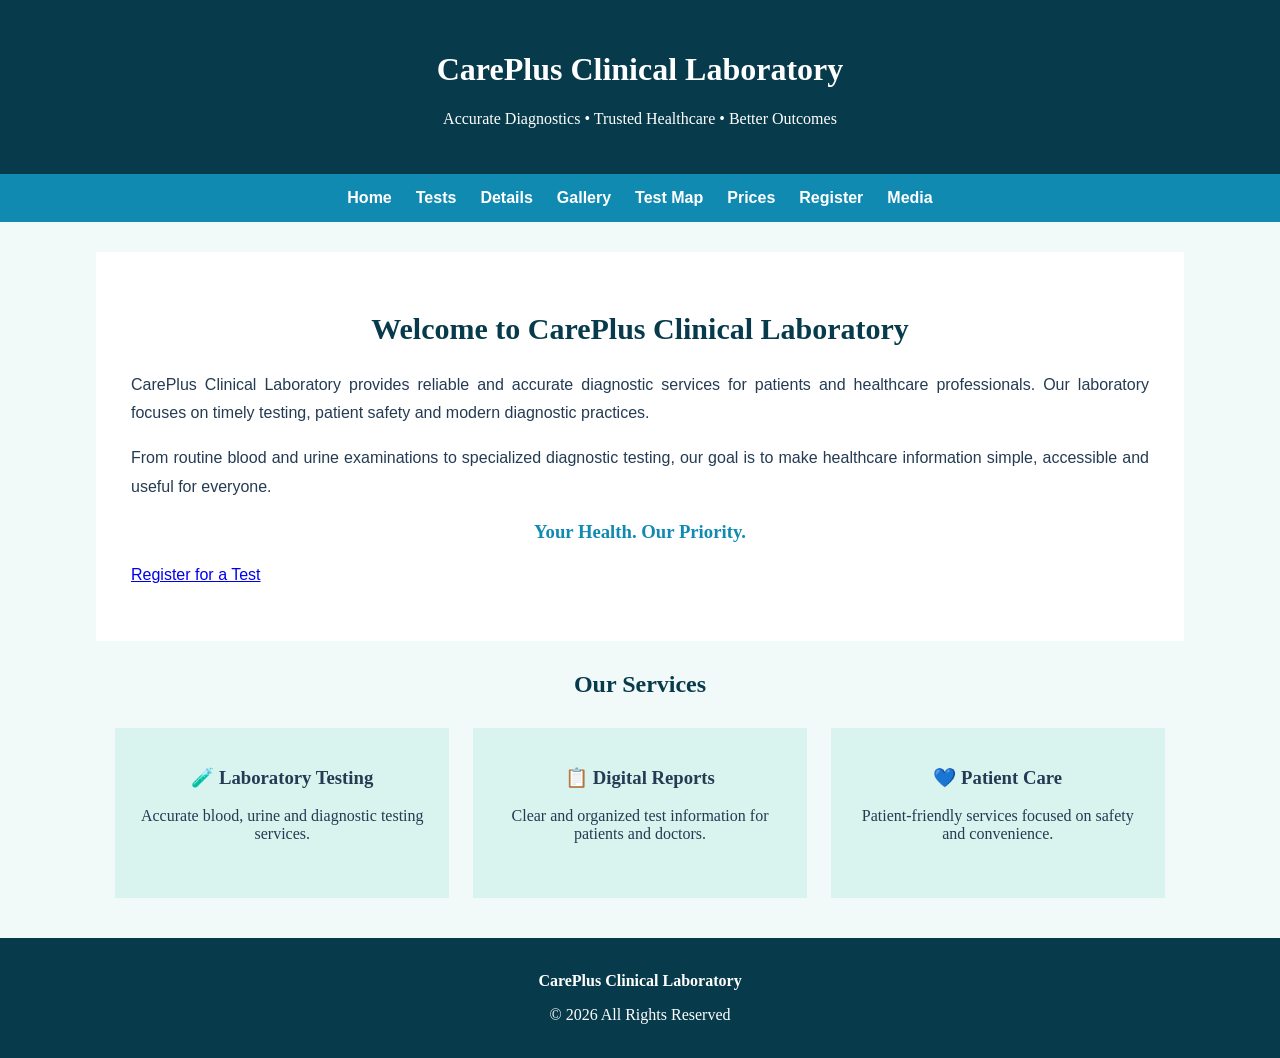
==== index.html @ a51ad05a "Initial case study website" ====
<!DOCTYPE html>
<html>
<head>
    <title>CarePlus Clinical Laboratory</title>

    <style>
        body {
            margin: 0;
            font-family: Georgia, "Times New Roman", serif;
            background-color: #F2FAF9;
            color: #243B53;
        }

        header {
            background-color: #073B4C;
            color: white;
            text-align: center;
            padding: 30px;
        }

        nav {
            background-color: #118AB2;
            text-align: center;
            padding: 15px;
        }

        nav a {
            color: white;
            text-decoration: none;
            margin: 10px;
            font-family: Arial, sans-serif;
            font-weight: bold;
        }

        main {
            width: 85%;
            margin: auto;
            text-align: center;
        }

        .hero {
            background-color: white;
            margin: 30px 0;
            padding: 35px;
        }

        .hero h2 {
            color: #073B4C;
            font-size: 30px;
        }

        .hero p {
            font-family: Arial, sans-serif;
            line-height: 1.8;
            text-align: justify;
        }

        .box {
            display: inline-block;
            width: 27%;
            vertical-align: top;
            background-color: #D9F3EE;
            margin: 10px;
            padding: 20px;
            min-height: 130px;
        }

        footer {
            background-color: #073B4C;
            color: white;
            text-align: center;
            padding: 18px;
            margin-top: 30px;
        }
    </style>
</head>

<body>

<header>
    <h1>CarePlus Clinical Laboratory</h1>
    <p>Accurate Diagnostics • Trusted Healthcare • Better Outcomes</p>
</header>

<nav>
    <a href="index.html">Home</a>
    <a href="tests.html">Tests</a>
    <a href="details.html">Details</a>
    <a href="gallery.html">Gallery</a>
    <a href="map.html">Test Map</a>
    <a href="table.html">Prices</a>
    <a href="form.html">Register</a>
    <a href="media.html">Media</a>
</nav>

<main>

<section class="hero">

    <h2>Welcome to CarePlus Clinical Laboratory</h2>

    <p>
        CarePlus Clinical Laboratory provides reliable and accurate
        diagnostic services for patients and healthcare professionals.
        Our laboratory focuses on timely testing, patient safety and
        modern diagnostic practices.
    </p>

    <p>
        From routine blood and urine examinations to specialized
        diagnostic testing, our goal is to make healthcare information
        simple, accessible and useful for everyone.
    </p>

    <h3 style="color:#118AB2;">Your Health. Our Priority.</h3>

    <p>
        <a href="form.html">Register for a Test</a>
    </p>

</section>


<h2 style="color:#073B4C;">Our Services</h2>

<div class="box">
    <h3>🧪 Laboratory Testing</h3>
    <p>Accurate blood, urine and diagnostic testing services.</p>
</div>

<div class="box">
    <h3>📋 Digital Reports</h3>
    <p>Clear and organized test information for patients and doctors.</p>
</div>

<div class="box">
    <h3>💙 Patient Care</h3>
    <p>Patient-friendly services focused on safety and convenience.</p>
</div>

</main>

<footer>
    <p><b>CarePlus Clinical Laboratory</b></p>
    <p>© 2026 All Rights Reserved</p>
</footer>

</body>
</html>
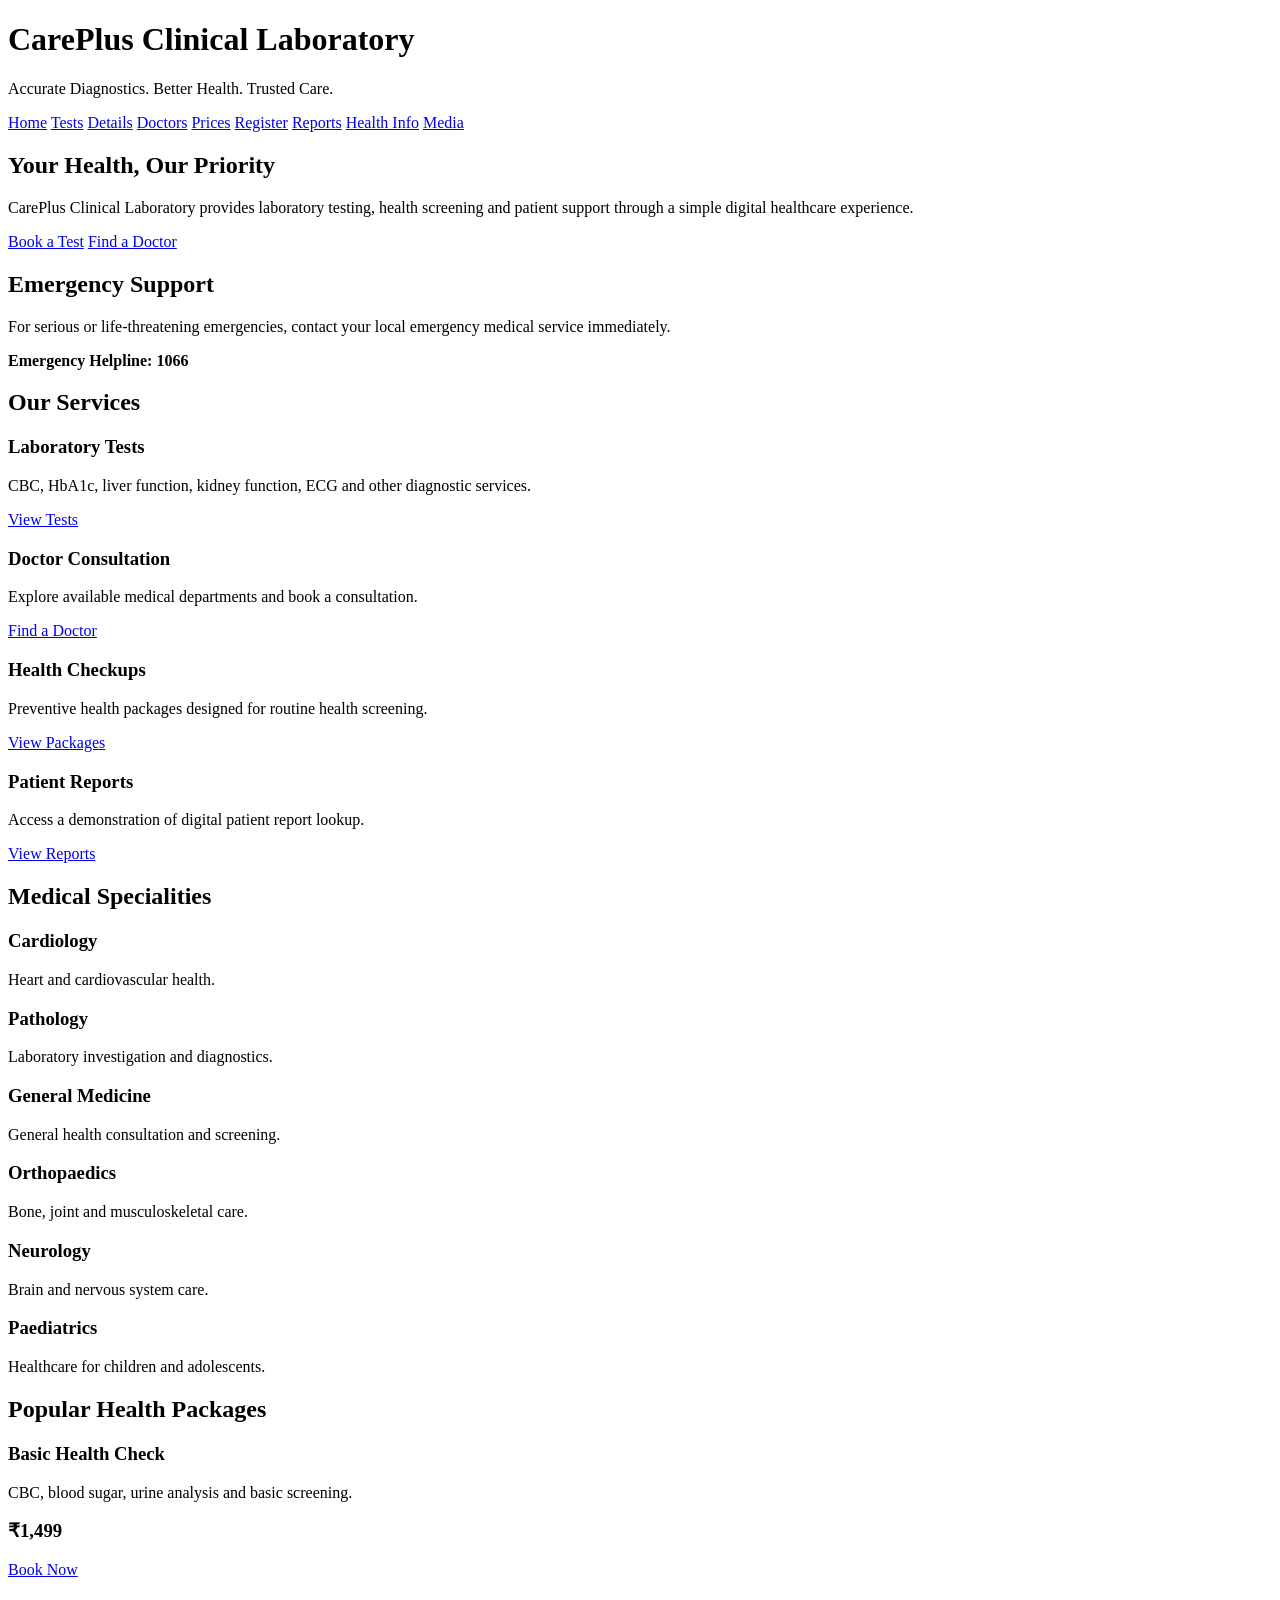
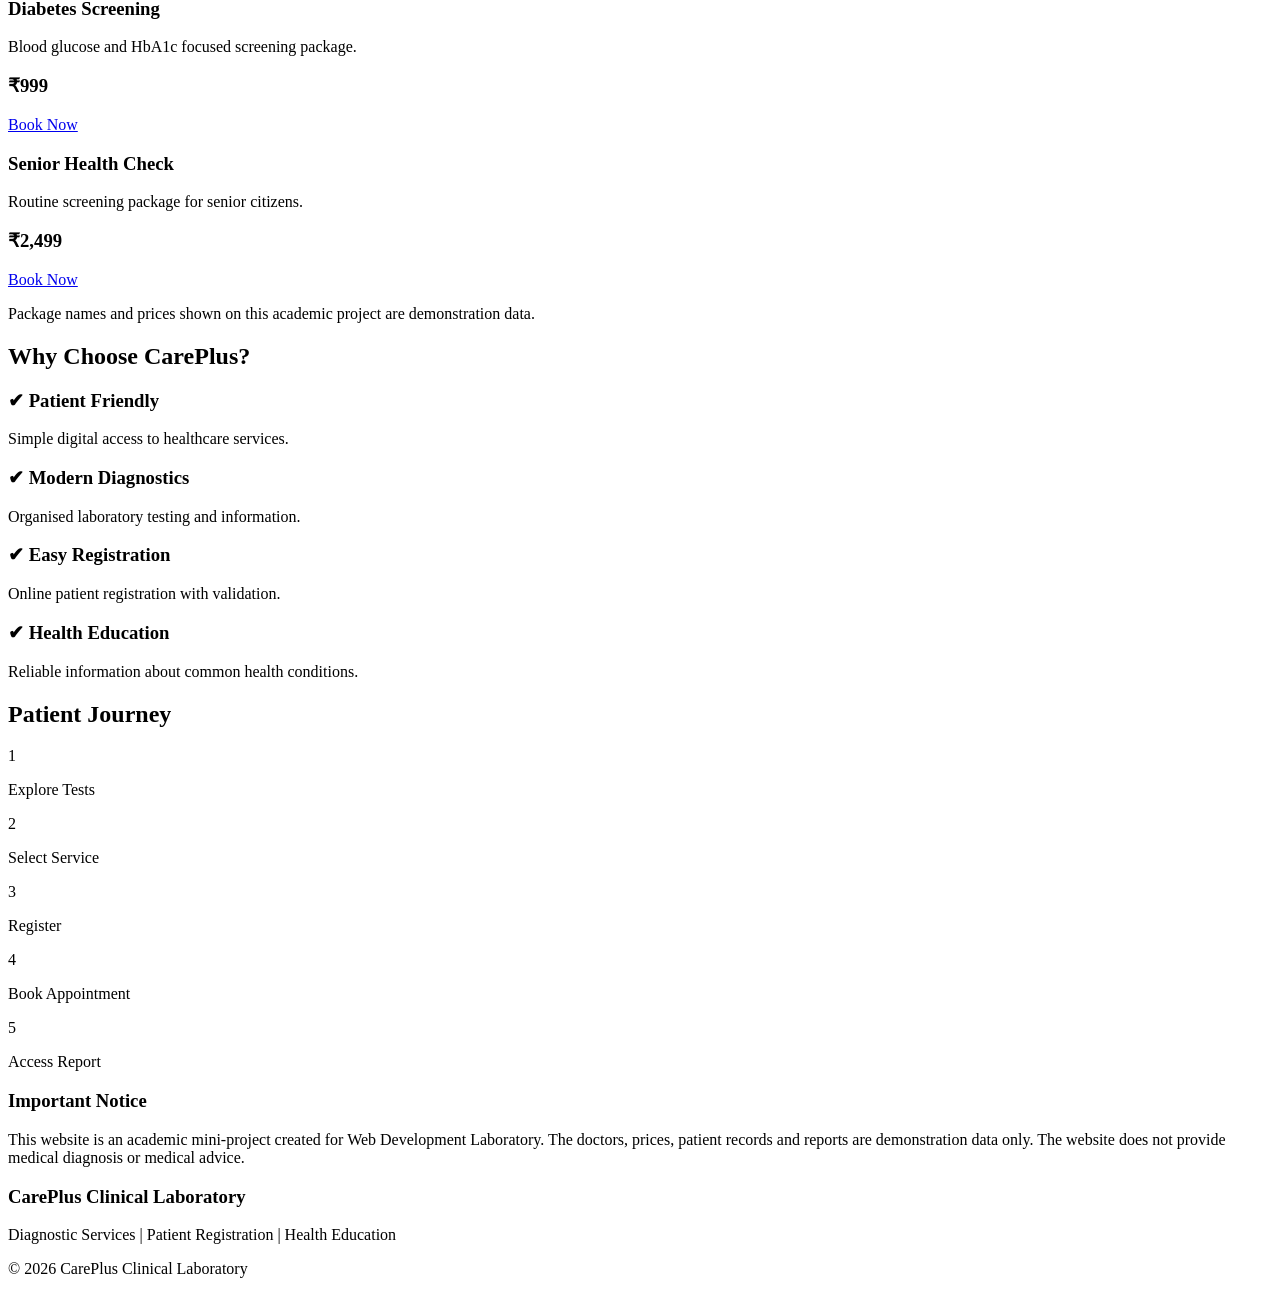
==== commit 17985a89: "Update index.html" ====
--- a/index.html
+++ b/index.html
@@ -2,148 +2,265 @@
 <html>
 <head>
     <title>CarePlus Clinical Laboratory</title>
-
-    <style>
-        body {
-            margin: 0;
-            font-family: Georgia, "Times New Roman", serif;
-            background-color: #F2FAF9;
-            color: #243B53;
-        }
-
-        header {
-            background-color: #073B4C;
-            color: white;
-            text-align: center;
-            padding: 30px;
-        }
-
-        nav {
-            background-color: #118AB2;
-            text-align: center;
-            padding: 15px;
-        }
-
-        nav a {
-            color: white;
-            text-decoration: none;
-            margin: 10px;
-            font-family: Arial, sans-serif;
-            font-weight: bold;
-        }
-
-        main {
-            width: 85%;
-            margin: auto;
-            text-align: center;
-        }
-
-        .hero {
-            background-color: white;
-            margin: 30px 0;
-            padding: 35px;
-        }
-
-        .hero h2 {
-            color: #073B4C;
-            font-size: 30px;
-        }
-
-        .hero p {
-            font-family: Arial, sans-serif;
-            line-height: 1.8;
-            text-align: justify;
-        }
-
-        .box {
-            display: inline-block;
-            width: 27%;
-            vertical-align: top;
-            background-color: #D9F3EE;
-            margin: 10px;
-            padding: 20px;
-            min-height: 130px;
-        }
-
-        footer {
-            background-color: #073B4C;
-            color: white;
-            text-align: center;
-            padding: 18px;
-            margin-top: 30px;
-        }
-    </style>
+    <link rel="stylesheet" href="style.css">
 </head>
 
 <body>
 
 <header>
-    <h1>CarePlus Clinical Laboratory</h1>
-    <p>Accurate Diagnostics • Trusted Healthcare • Better Outcomes</p>
+    <div class="header-content">
+        <h1>CarePlus Clinical Laboratory</h1>
+        <p>Accurate Diagnostics. Better Health. Trusted Care.</p>
+    </div>
 </header>
 
 <nav>
     <a href="index.html">Home</a>
     <a href="tests.html">Tests</a>
     <a href="details.html">Details</a>
-    <a href="gallery.html">Gallery</a>
-    <a href="map.html">Test Map</a>
+    <a href="doctors.html">Doctors</a>
     <a href="table.html">Prices</a>
-    <a href="form.html">Register</a>
+    <a href="registration.html">Register</a>
+    <a href="reports.html">Reports</a>
+    <a href="health.html">Health Info</a>
     <a href="media.html">Media</a>
 </nav>
-
 <main>
 
 <section class="hero">
-
-    <h2>Welcome to CarePlus Clinical Laboratory</h2>
-
+    <div>
+        <h2>Your Health, Our Priority</h2>
+        <p>
+            CarePlus Clinical Laboratory provides laboratory testing,
+            health screening and patient support through a simple
+            digital healthcare experience.
+        </p>
+
+        <a href="registration.html" class="button">Book a Test</a>
+        <a href="doctors.html" class="button secondary-button">Find a Doctor</a>
+    </div>
+</section>
+
+
+<section class="emergency-banner">
+    <h2>Emergency Support</h2>
     <p>
-        CarePlus Clinical Laboratory provides reliable and accurate
-        diagnostic services for patients and healthcare professionals.
-        Our laboratory focuses on timely testing, patient safety and
-        modern diagnostic practices.
-    </p>
+        For serious or life-threatening emergencies, contact your
+        local emergency medical service immediately.
+    </p>
+    <strong>Emergency Helpline: 1066</strong>
+</section>
+
+
+<section>
+    <h2>Our Services</h2>
+
+    <div class="card-container">
+
+        <div class="card">
+            <h3>Laboratory Tests</h3>
+            <p>
+                CBC, HbA1c, liver function, kidney function,
+                ECG and other diagnostic services.
+            </p>
+            <a href="tests.html">View Tests</a>
+        </div>
+
+        <div class="card">
+            <h3>Doctor Consultation</h3>
+            <p>
+                Explore available medical departments and
+                book a consultation.
+            </p>
+            <a href="doctors.html">Find a Doctor</a>
+        </div>
+
+        <div class="card">
+            <h3>Health Checkups</h3>
+            <p>
+                Preventive health packages designed for
+                routine health screening.
+            </p>
+            <a href="table.html">View Packages</a>
+        </div>
+
+        <div class="card">
+            <h3>Patient Reports</h3>
+            <p>
+                Access a demonstration of digital patient
+                report lookup.
+            </p>
+            <a href="reports.html">View Reports</a>
+        </div>
+
+    </div>
+</section>
+
+
+<section>
+    <h2>Medical Specialities</h2>
+
+    <div class="card-container">
+
+        <div class="card">
+            <h3>Cardiology</h3>
+            <p>Heart and cardiovascular health.</p>
+        </div>
+
+        <div class="card">
+            <h3>Pathology</h3>
+            <p>Laboratory investigation and diagnostics.</p>
+        </div>
+
+        <div class="card">
+            <h3>General Medicine</h3>
+            <p>General health consultation and screening.</p>
+        </div>
+
+        <div class="card">
+            <h3>Orthopaedics</h3>
+            <p>Bone, joint and musculoskeletal care.</p>
+        </div>
+
+        <div class="card">
+            <h3>Neurology</h3>
+            <p>Brain and nervous system care.</p>
+        </div>
+
+        <div class="card">
+            <h3>Paediatrics</h3>
+            <p>Healthcare for children and adolescents.</p>
+        </div>
+
+    </div>
+</section>
+
+
+<section>
+    <h2>Popular Health Packages</h2>
+
+    <div class="card-container">
+
+        <div class="package-card">
+            <h3>Basic Health Check</h3>
+            <p>CBC, blood sugar, urine analysis and basic screening.</p>
+            <h3>₹1,499</h3>
+            <a href="registration.html" class="button">Book Now</a>
+        </div>
+
+        <div class="package-card">
+            <h3>Diabetes Screening</h3>
+            <p>Blood glucose and HbA1c focused screening package.</p>
+            <h3>₹999</h3>
+            <a href="registration.html" class="button">Book Now</a>
+        </div>
+
+        <div class="package-card">
+            <h3>Senior Health Check</h3>
+            <p>Routine screening package for senior citizens.</p>
+            <h3>₹2,499</h3>
+            <a href="registration.html" class="button">Book Now</a>
+        </div>
+
+    </div>
+
+    <p class="small-note">
+        Package names and prices shown on this academic project are
+        demonstration data.
+    </p>
+</section>
+
+
+<section>
+    <h2>Why Choose CarePlus?</h2>
+
+    <div class="feature-list">
+
+        <div>
+            <h3>✔ Patient Friendly</h3>
+            <p>Simple digital access to healthcare services.</p>
+        </div>
+
+        <div>
+            <h3>✔ Modern Diagnostics</h3>
+            <p>Organised laboratory testing and information.</p>
+        </div>
+
+        <div>
+            <h3>✔ Easy Registration</h3>
+            <p>Online patient registration with validation.</p>
+        </div>
+
+        <div>
+            <h3>✔ Health Education</h3>
+            <p>Reliable information about common health conditions.</p>
+        </div>
+
+    </div>
+</section>
+
+
+<section class="patient-journey">
+
+    <h2>Patient Journey</h2>
+
+    <div class="journey">
+
+        <div>
+            <span>1</span>
+            <p>Explore Tests</p>
+        </div>
+
+        <div>
+            <span>2</span>
+            <p>Select Service</p>
+        </div>
+
+        <div>
+            <span>3</span>
+            <p>Register</p>
+        </div>
+
+        <div>
+            <span>4</span>
+            <p>Book Appointment</p>
+        </div>
+
+        <div>
+            <span>5</span>
+            <p>Access Report</p>
+        </div>
+
+    </div>
+
+</section>
+
+
+<section class="disclaimer">
+
+    <h3>Important Notice</h3>
 
     <p>
-        From routine blood and urine examinations to specialized
-        diagnostic testing, our goal is to make healthcare information
-        simple, accessible and useful for everyone.
-    </p>
-
-    <h3 style="color:#118AB2;">Your Health. Our Priority.</h3>
+        This website is an academic mini-project created for
+        Web Development Laboratory. The doctors, prices, patient
+        records and reports are demonstration data only.
+        The website does not provide medical diagnosis or medical advice.
+    </p>
+
+</section>
+
+</main>
+
+<footer>
+    <h3>CarePlus Clinical Laboratory</h3>
 
     <p>
-        <a href="form.html">Register for a Test</a>
-    </p>
-
-</section>
-
-
-<h2 style="color:#073B4C;">Our Services</h2>
-
-<div class="box">
-    <h3>🧪 Laboratory Testing</h3>
-    <p>Accurate blood, urine and diagnostic testing services.</p>
-</div>
-
-<div class="box">
-    <h3>📋 Digital Reports</h3>
-    <p>Clear and organized test information for patients and doctors.</p>
-</div>
-
-<div class="box">
-    <h3>💙 Patient Care</h3>
-    <p>Patient-friendly services focused on safety and convenience.</p>
-</div>
-
-</main>
-
-<footer>
-    <p><b>CarePlus Clinical Laboratory</b></p>
-    <p>© 2026 All Rights Reserved</p>
+        Diagnostic Services | Patient Registration |
+        Health Education
+    </p>
+
+    <p>© 2026 CarePlus Clinical Laboratory</p>
 </footer>
 
 </body>
-</html>+</html>
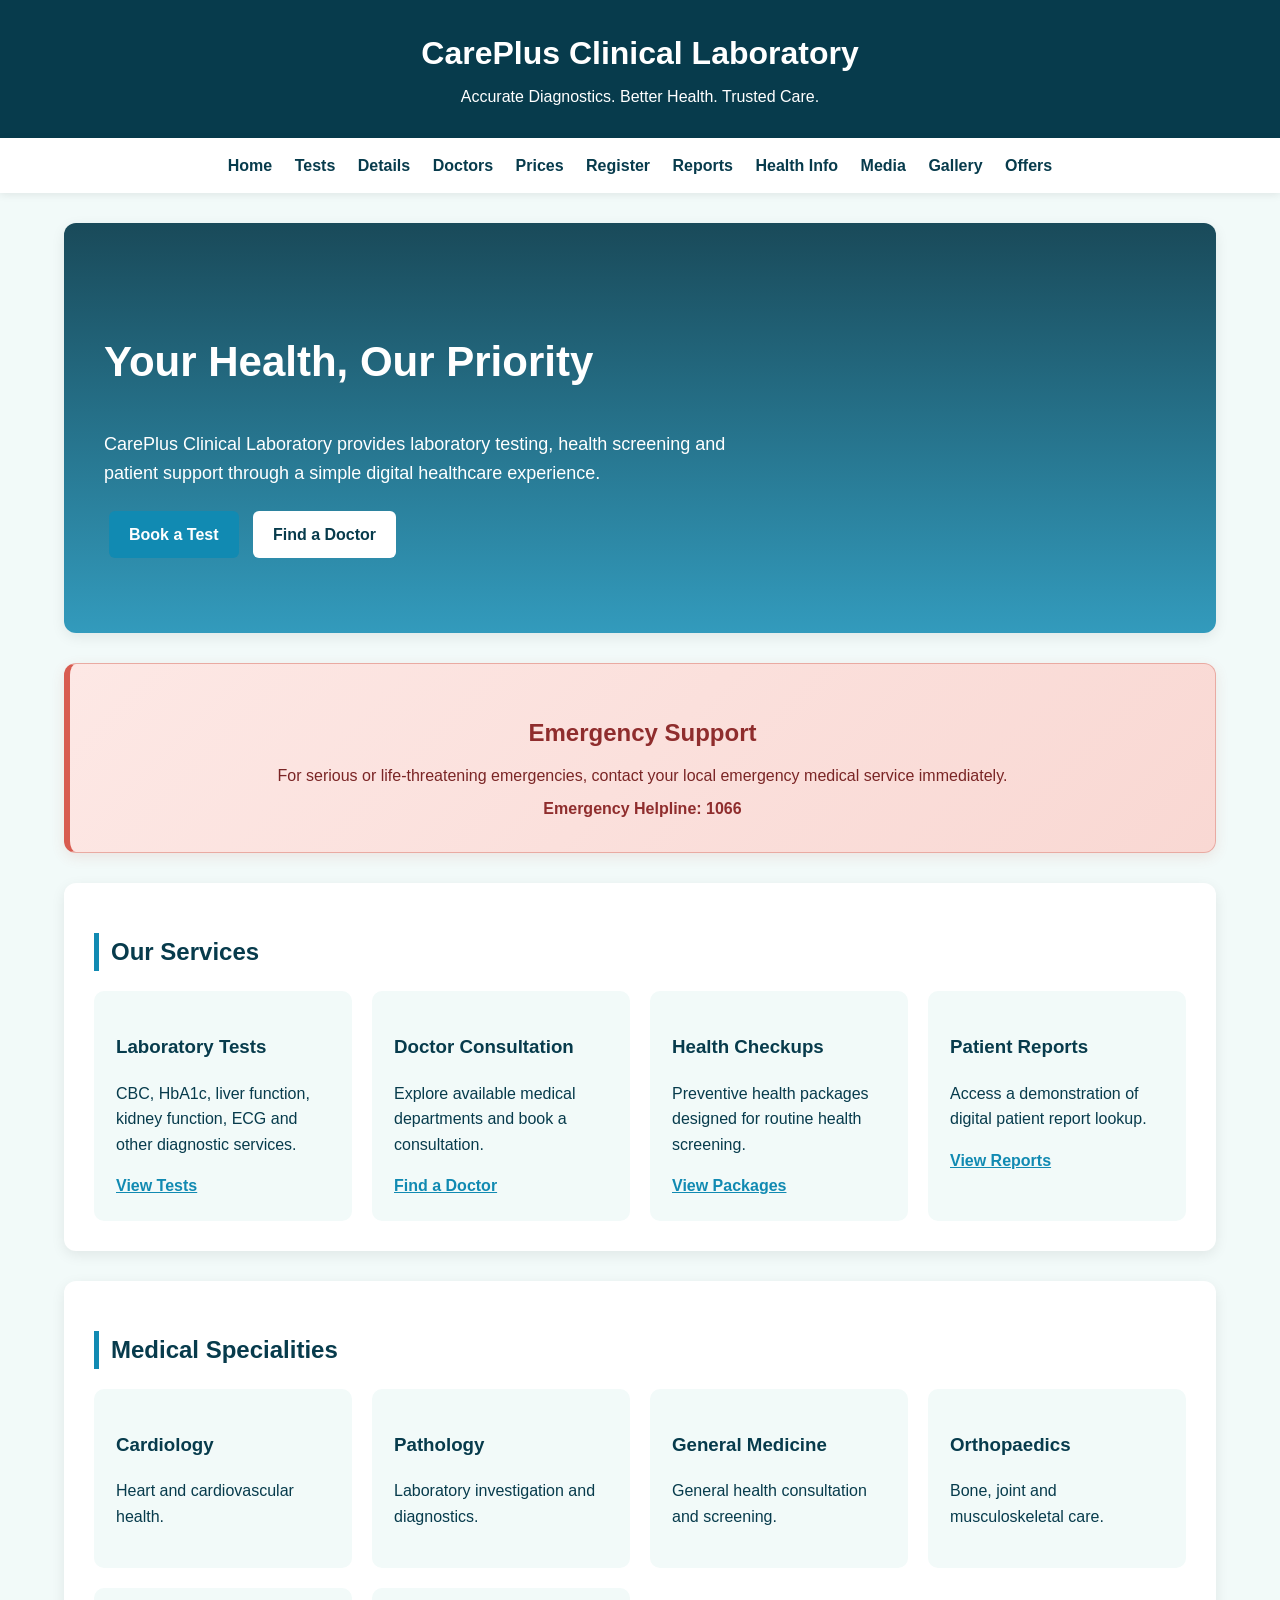
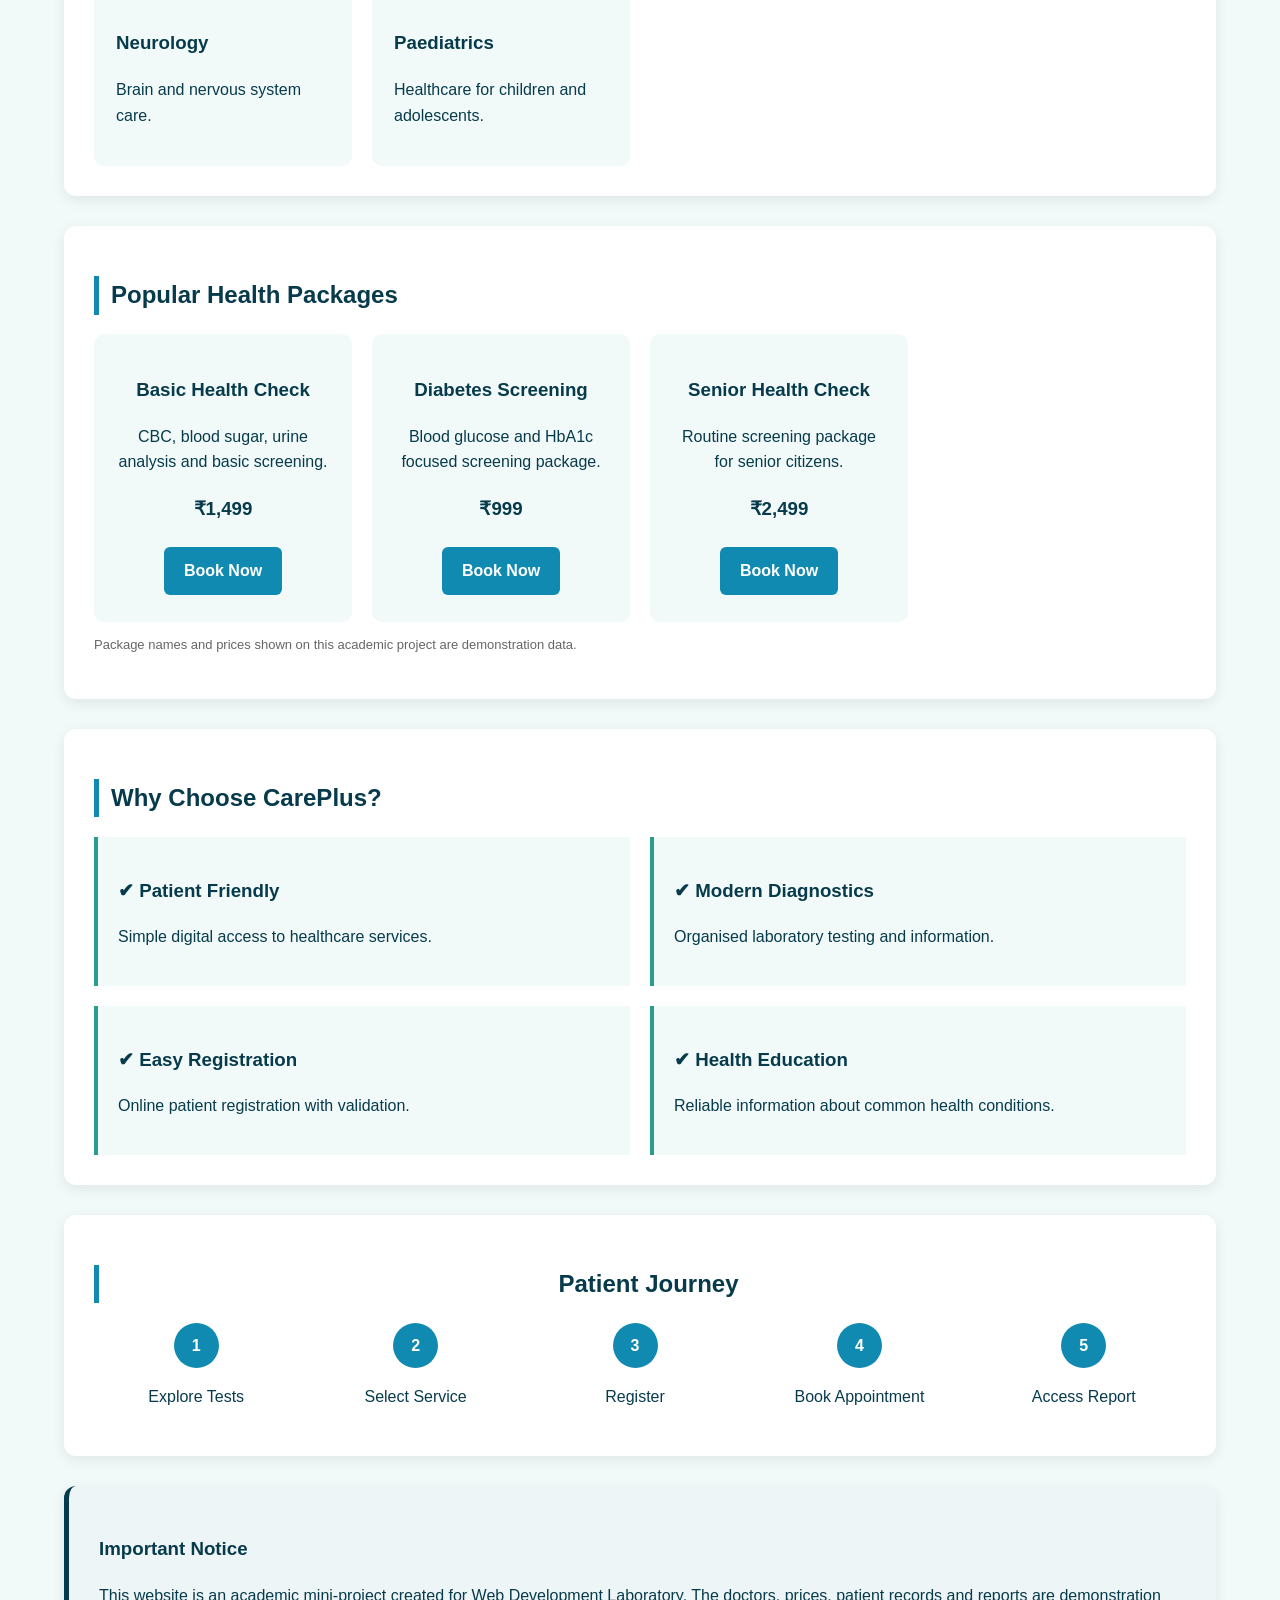
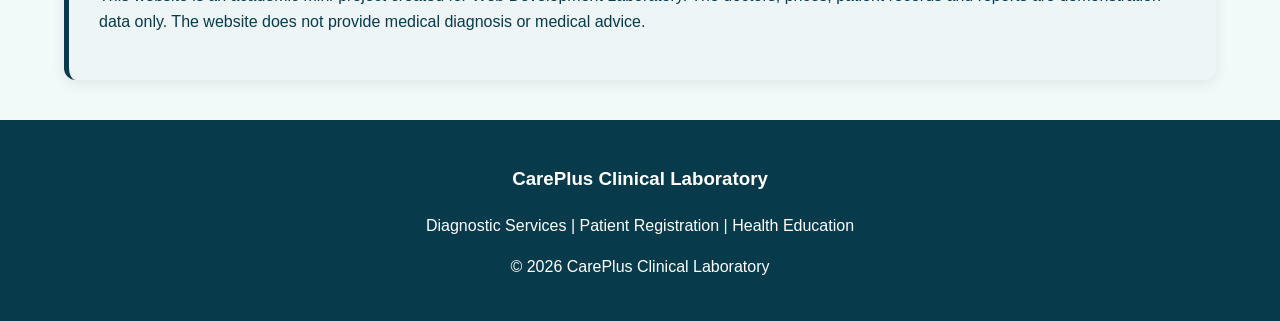
==== commit 4d5e2d51: "Add links to Gallery and Offers in navigation" ====
--- a/index.html
+++ b/index.html
@@ -24,6 +24,8 @@
     <a href="reports.html">Reports</a>
     <a href="health.html">Health Info</a>
     <a href="media.html">Media</a>
+    <a href="gallery.html">Gallery</a>
+<a href="offer.html">Offers</a>
 </nav>
 <main>
 
--- a/style.css
+++ b/style.css
@@ -0,0 +1,407 @@
+* {
+    box-sizing: border-box;
+}
+
+body {
+    margin: 0;
+    font-family: Arial, sans-serif;
+    background-color: #F2FAF9;
+    color: #073B4C;
+    line-height: 1.6;
+}
+
+header {
+    background-color: #073B4C;
+    color: white;
+    text-align: center;
+    padding: 28px 15px;
+}
+
+header h1 {
+    margin: 0;
+    font-size: 32px;
+}
+
+header p {
+    margin: 5px 0 0;
+}
+
+nav {
+    background-color: white;
+    padding: 15px;
+    text-align: center;
+    box-shadow: 0 2px 8px rgba(0,0,0,0.08);
+    position: sticky;
+    top: 0;
+    z-index: 10;
+}
+
+nav a {
+    text-decoration: none;
+    color: #073B4C;
+    font-weight: bold;
+    margin: 0 9px;
+}
+
+nav a:hover {
+    color: #118AB2;
+}
+
+main {
+    width: 90%;
+    max-width: 1200px;
+    margin: auto;
+}
+
+section {
+    background-color: white;
+    padding: 30px;
+    margin: 30px 0;
+    border-radius: 12px;
+    box-shadow: 0 4px 14px rgba(0,0,0,0.08);
+}
+
+h2 {
+    color: #073B4C;
+    border-left: 5px solid #118AB2;
+    padding-left: 12px;
+}
+
+
+/* Hero */
+
+.hero {
+    background: linear-gradient(
+        rgba(7,59,76,0.92),
+        rgba(17,138,178,0.85)
+    );
+    color: white;
+    padding: 70px 40px;
+    margin-top: 30px;
+}
+
+.hero h2 {
+    color: white;
+    border: none;
+    padding: 0;
+    font-size: 42px;
+}
+
+.hero p {
+    max-width: 650px;
+    font-size: 18px;
+}
+
+
+/* Buttons */
+
+.button {
+    display: inline-block;
+    background-color: #118AB2;
+    color: white;
+    text-decoration: none;
+    border: none;
+    padding: 11px 20px;
+    border-radius: 6px;
+    cursor: pointer;
+    font-weight: bold;
+    margin: 5px;
+}
+
+.button:hover {
+    background-color: #073B4C;
+}
+
+.secondary-button {
+    background-color: white;
+    color: #073B4C;
+}
+
+
+/* Cards */
+
+.card-container {
+    display: grid;
+    grid-template-columns: repeat(4, 1fr);
+    gap: 20px;
+}
+
+.card,
+.package-card,
+.test-card,
+.doctor-card,
+.detail-card,
+.health-card {
+    background-color: #F2FAF9;
+    padding: 22px;
+    border-radius: 10px;
+    transition: 0.3s;
+}
+
+.card:hover,
+.package-card:hover,
+.test-card:hover,
+.doctor-card:hover {
+    transform: translateY(-5px);
+    box-shadow: 0 7px 18px rgba(0,0,0,0.12);
+}
+
+.card a {
+    color: #118AB2;
+    font-weight: bold;
+}
+
+.package-card {
+    text-align: center;
+}
+
+.package-card h3 {
+    color: #073B4C;
+}
+
+
+/* Emergency Support */
+
+.emergency-banner {
+    background: linear-gradient(
+        135deg,
+        #FDE8E5,
+        #F9D8D3
+    );
+    color: #7A2525;
+    text-align: center;
+    border: 1px solid #E9AAA2;
+    border-left: 6px solid #D85C50;
+    box-shadow: 0 4px 14px rgba(180,70,60,0.12);
+}
+
+.emergency-banner h2 {
+    color: #8F2D2D;
+    border: none;
+    padding: 0;
+    margin-bottom: 10px;
+}
+
+.emergency-banner p {
+    margin: 8px 0;
+}
+
+.emergency-banner strong {
+    color: #8F2D2D;
+}
+
+.emergency-banner .button {
+    background-color: #C94C4C;
+}
+
+.emergency-banner .button:hover {
+    background-color: #8F2D2D;
+}
+
+
+/* Features */
+
+.feature-list {
+    display: grid;
+    grid-template-columns: repeat(2, 1fr);
+    gap: 20px;
+}
+
+.feature-list div {
+    padding: 20px;
+    border-left: 4px solid #2A9D8F;
+    background-color: #F2FAF9;
+}
+
+
+/* Patient Journey */
+
+.patient-journey {
+    text-align: center;
+}
+
+.journey {
+    display: flex;
+    justify-content: space-around;
+    gap: 15px;
+    flex-wrap: wrap;
+}
+
+.journey div {
+    min-width: 120px;
+}
+
+.journey span {
+    display: inline-block;
+    background-color: #118AB2;
+    color: white;
+    width: 45px;
+    height: 45px;
+    line-height: 45px;
+    border-radius: 50%;
+    font-weight: bold;
+}
+
+
+/* Information */
+
+.disclaimer {
+    background-color: #eef5f6;
+    border-left: 5px solid #073B4C;
+}
+
+.small-note {
+    font-size: 13px;
+    color: #666;
+}
+
+.info-box {
+    background-color: #eef7f8;
+    padding: 20px;
+    border-radius: 8px;
+    margin-top: 20px;
+}
+
+
+/* Messages */
+
+.error {
+    color: #C94C4C;
+    font-weight: bold;
+}
+
+.success {
+    color: #176b52;
+    background-color: #e8f7f1;
+    padding: 20px;
+    border-radius: 8px;
+}
+
+
+/* Search */
+
+.search-box {
+    width: 100%;
+    padding: 13px;
+    border: 1px solid #bbb;
+    border-radius: 6px;
+    margin-bottom: 25px;
+}
+
+
+/* Tests and Doctors */
+
+.test-grid,
+.doctor-grid {
+    display: grid;
+    grid-template-columns: repeat(3, 1fr);
+    gap: 20px;
+}
+
+.doctor-card {
+    text-align: center;
+}
+
+.doctor-icon {
+    width: 70px;
+    height: 70px;
+    line-height: 70px;
+    margin: auto;
+    border-radius: 50%;
+    background-color: #118AB2;
+    color: white;
+    font-weight: bold;
+}
+
+
+/* Reports */
+
+.report-card {
+    margin-top: 25px;
+    padding: 25px;
+    background-color: #F2FAF9;
+    border-radius: 10px;
+}
+
+
+/* Tables */
+
+table {
+    width: 100%;
+    border-collapse: collapse;
+}
+
+th,
+td {
+    padding: 12px;
+    border: 1px solid #ccc;
+    text-align: left;
+}
+
+th {
+    background-color: #073B4C;
+    color: white;
+}
+
+
+/* Media */
+
+.media-box video {
+    width: 100%;
+    max-width: 800px;
+    display: block;
+    margin: auto;
+    border-radius: 10px;
+}
+
+.media-box audio {
+    width: 100%;
+}
+
+
+/* Footer */
+
+footer {
+    background-color: #073B4C;
+    color: white;
+    text-align: center;
+    padding: 25px;
+    margin-top: 40px;
+}
+
+
+/* Responsive Design */
+
+@media(max-width: 768px) {
+
+    .card-container,
+    .test-grid,
+    .doctor-grid {
+        grid-template-columns: 1fr;
+    }
+
+    .feature-list {
+        grid-template-columns: 1fr;
+    }
+
+    nav a {
+        display: inline-block;
+        margin: 5px;
+    }
+
+    .hero h2 {
+        font-size: 30px;
+    }
+
+    section {
+        padding: 20px;
+    }
+
+    main {
+        width: 94%;
+    }
+
+    table {
+        font-size: 13px;
+    }
+}
